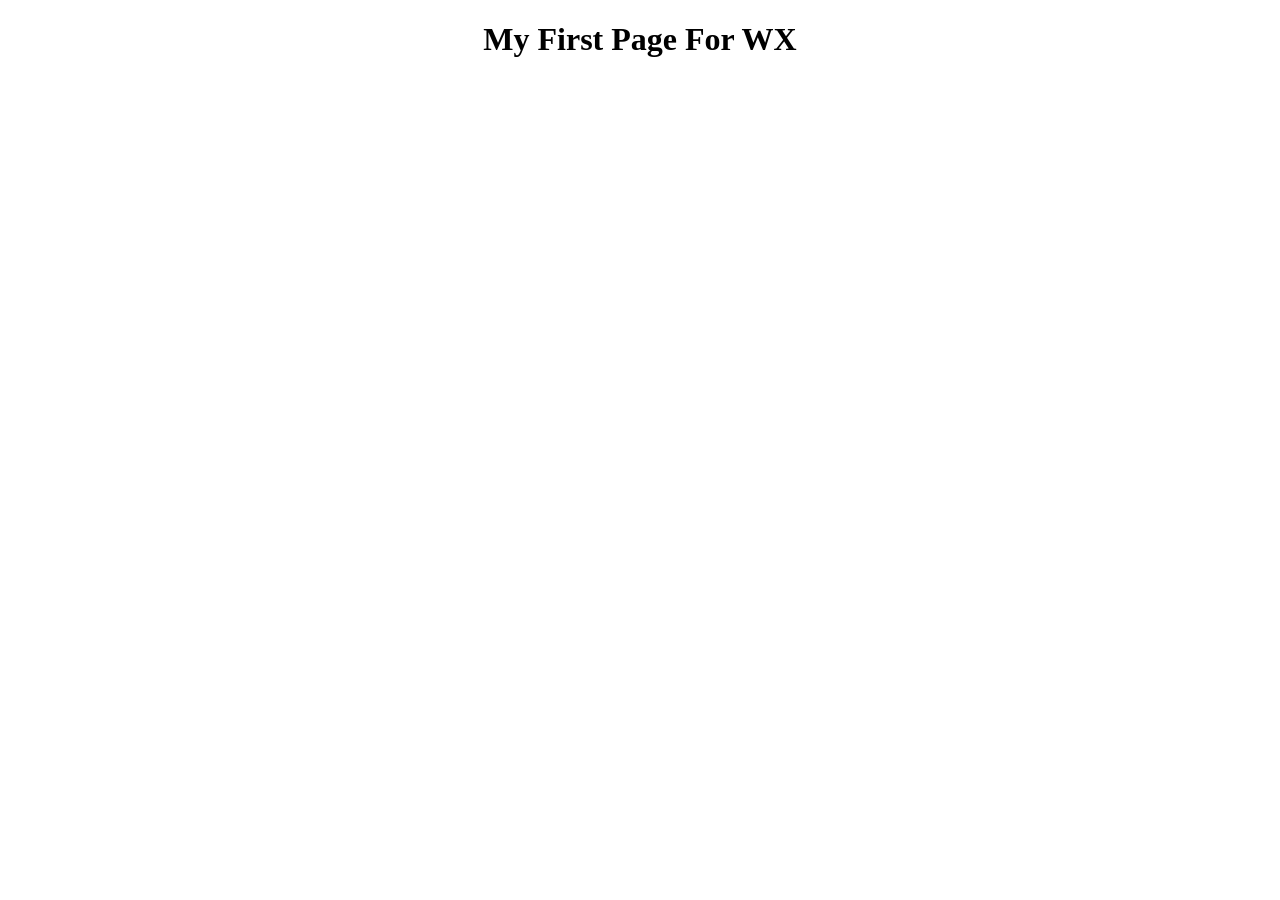
==== index.html @ efe9445f "Create index.html" ====
<!DOCTYPE html>
<html>
<head>
<meta charset="UTF-8">
<title>wx</title>
</head>
<body>
	<h1 style="text-align:center ">My First Page For WX</h1>
	<div style="margin : 0px 100px 0px 100px;width: 400px,height:600px ">
		
		<div style="padding-left:299px ">
		</div>
		
	</div>
	
</body>
</html>
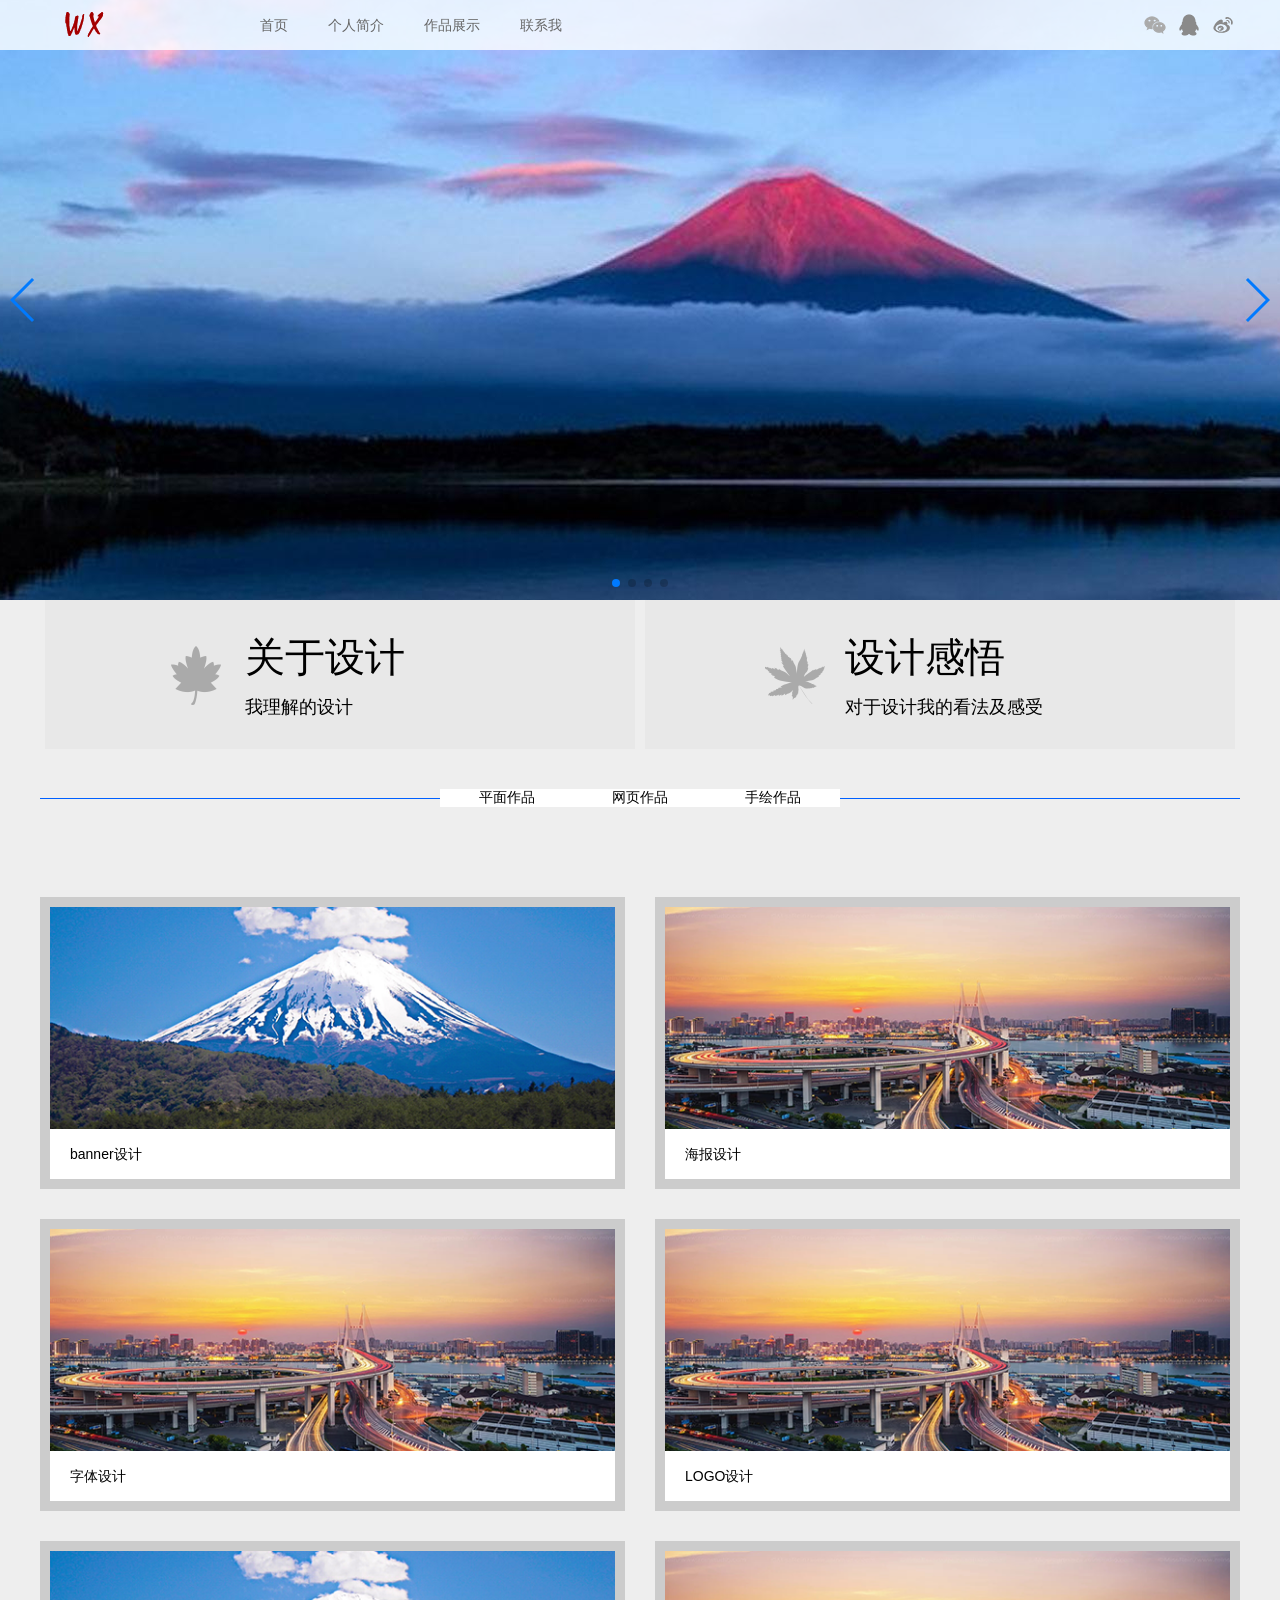
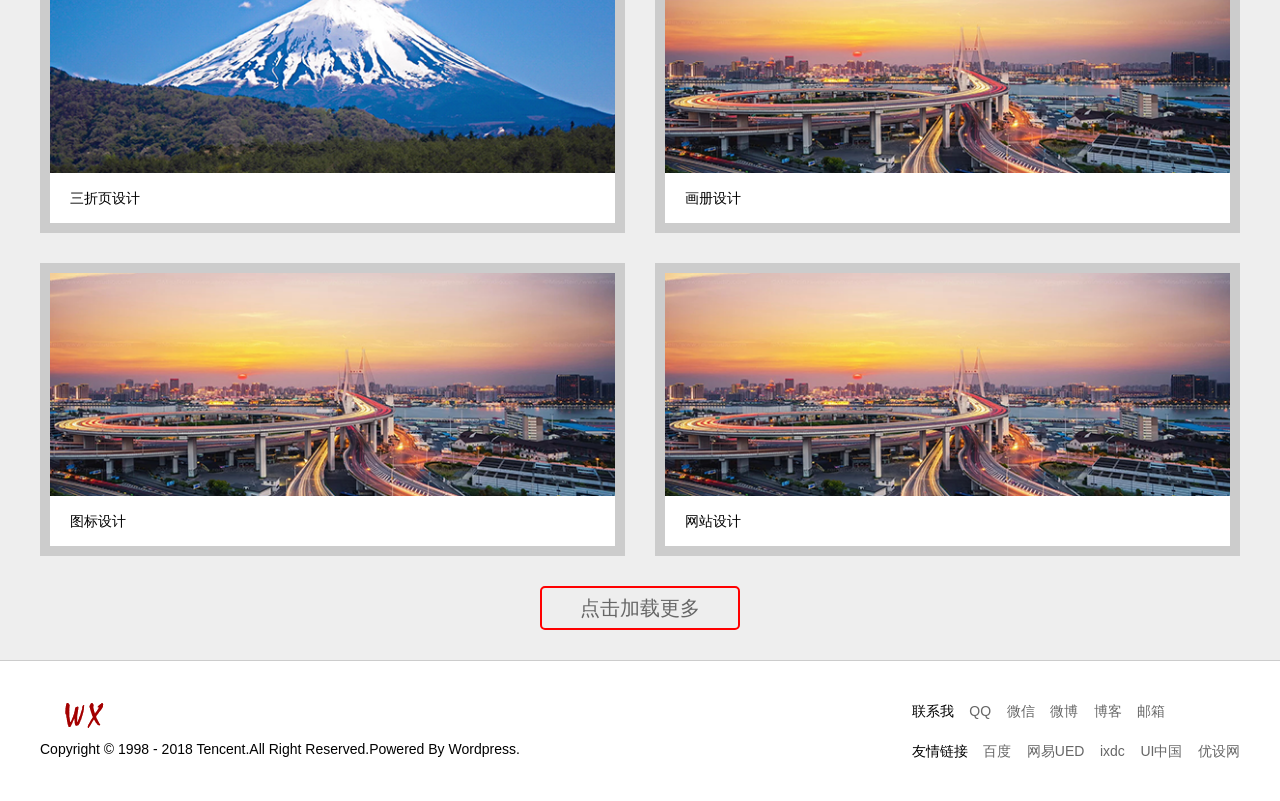
==== commit 3aa584cd: "Add files via upload" ====
--- a/index.html
+++ b/index.html
@@ -1,17 +1,302 @@
-<!DOCTYPE html>
-<html>
-<head>
-<meta charset="UTF-8">
-<title>wx</title>
-</head>
-<body>
-	<h1 style="text-align:center ">My First Page For WX</h1>
-	<div style="margin : 0px 100px 0px 100px;width: 400px,height:600px ">
-		
-		<div style="padding-left:299px ">
-		</div>
-		
-	</div>
-	
-</body>
-</html>
+<!doctype html>
+<html>
+<head>
+ <script src="js/swiper.min.js"></script>
+ <link rel="stylesheet" href="css/swiper.min.css">
+<style>
+/*布局辅助框*/
+div{/*border:solid 3px gray;*/
+box-sizing:border-box;/*内边框*/}
+h1,h2{}
+/*css重置*/
+body{margin:0;background-color:#f0f0f0;}/*清除body自带外边距*/
+h1,h2{font-weight:normal/*字不加粗*/;font-size:1em;margin:0;}
+a{text-decoration:none;color:#666;}/*去除链接下划线，设置链接默认颜色*/
+img{display:block;}/*解决图片底部无故空隙*/
+/*页眉布局*/
+.yetou_beijing{background-color:rgba(255,255,255,0.8);position:fixed;width:100%;top:0;z-index:200;}
+.yetou_juzhong{width:1200px;margin:0 auto;overflow:hidden;}
+.logo,.nav{float:left;}
+.nav{margin-left:100px;}
+.gongneng{float:right;padding:13px 0;}
+.nav div{float:left;}
+.nav a{line-height:50px;display:block;padding:0 20px;transition:.3s;}
+.nav a:hover{background-color:#a40000;color:white;}
+.gongneng div{float:left;margin:0 5px;}
+.guanggao_hezi{overflow:hidden;margin-top:50px;}
+/*溢出我的范围的内容不显示
+visible显示
+auto自动添加滚动条
+*/
+
+/*用相对定位保留图片位置
+坐标先放在父级的50%的位置，再减去图片宽度的一半，就与父级中轴线对齐了。
+*/
+.guanggao_hezi img{
+position:relative;left:calc(50% - 960px);}
+.zhu_gongneng{overflow:hidden;width:1200px;margin:0 auto;}
+.zhu_gongneng div{
+float:left;
+width:calc(50% - 10px);padding:30px 0;padding-left:200px;background-color:#e8e8e8;
+margin:0 5px;
+/*引入背景图文件
+background-image:url(images/tubiao_weixin_h.png);
+设置背景图片是否重复怎样重复
+background-repeat:no-repeat;
+安放背景图在盒子的位置
+background-position:30px 30px;*/
+background-repeat:no-repeat;
+background-position:120px center;
+}
+.zhu_gongneng div:nth-child(1){
+background-image:url(images/zhu_gongneng_tubiao1.png);
+}
+.zhu_gongneng div:nth-child(1):hover{
+background-image:url(images/zhu_gongneng_tubiao1_b.png);}
+
+.zhu_gongneng div:nth-child(2){
+background-image:url(images/zhu_gongneng_tubiao2.png);}
+.zhu_gongneng div:nth-child(2):hover{
+background-image:url(images/zhu_gongneng_tubiao2_b.png);}
+.zhu_gongneng h1{font-size:40px;padding-bottom:10px;}
+.zhu_gongneng h2{font-size:18px;}
+.zhu_gongneng div:hover h1,
+.zhu_gongneng div:hover h2{color:blue;}
+/*微信盒子里面的图的第二个先不显示*/
+.weixin img:nth-child(2){display:none;}
+/*鼠标经过微信盒子的时候，里面的第二个图显示*/
+.weixin:hover img:nth-child(2){display:block;}
+/*鼠标经过微信盒子的时候，里面的第一个图不显示*/
+.weixin:hover img:nth-child(1){display:none;}
+.qq img:nth-child(2){display:none;}
+.qq:hover img:nth-child(2){display:block;}
+.qq:hover img:nth-child(1){display:none;}
+.sousuo img:nth-child(2){display:none;}
+.sousuo:hover img:nth-child(2){display:block;}
+.sousuo:hover img:nth-child(1){display:none;}
+.zuopin_daohang_beijing{width:1200px;margin:0 auto;background-image:url(images/line.png);background-repeat:repeat-x;background-position:left center;padding:40px 0;}
+.zuopin_daohang_hezi{width:400px;margin:0 auto;overflow:hidden;background-color:white;}
+.zuopin_daohang_hezi div{float:left;width:calc(100% / 3);text-align:center;}
+.erweima{/*width:100px;height:100px;background-color:blue;*/position:absolute;left:-50px;display:none;}
+.weixin{position:relative;}
+.weixin:hover .erweima{display:block;}
+/*文章列表*/
+.liebiao_hezi{overflow:hidden;width:1230px;margin:0 auto;padding-top:50px;}
+.xiangmu{width:calc(50% - 30px);float:left;margin:0 15px;background-color:white;border:solid 10px #ccc;margin-bottom:30px;transition:0.6s;}
+.xiangmu:hover{transform:translate(0,-50px);}
+.xiangmu_tu img{width:100%;}
+.shuoming{padding-left:20px;}
+.shuoming h1{line-height:50px;}
+.anniu_gengduo{width:200px;border:solid 2px red;margin:0 auto;text-align:center;line-height:40px;font-size:20px;border-radius:5px;margin-bottom:30px;}
+.yejiao_beijing{background-color:white;border-top:solid 1px #ccc;padding:30px 0;}
+.yejiao{width:1200px;margin:0 auto;overflow:hidden;}
+.yejiao_zuo{float:left;}
+.yejiao_you{float:right;line-height:40px;}
+</style>
+<style>
+    html, body {
+      position: relative;
+    }
+    body {
+      background: #eee;
+      font-family: Helvetica Neue, Helvetica, Arial, sans-serif;
+      font-size: 14px;
+      color:#000;
+      margin: 0;
+      padding: 0;
+    }
+    .swiper-container {
+      width: 100%;
+    }
+    .swiper-slide {
+      text-align: center;
+      font-size: 18px;
+      background: #fff;
+	  overflow: hidden;
+
+      /* Center slide text vertically */
+      display: -webkit-box;
+      display: -ms-flexbox;
+      display: -webkit-flex;
+      display: flex;
+      -webkit-box-pack: center;
+      -ms-flex-pack: center;
+      -webkit-justify-content: center;
+      justify-content: center;
+      -webkit-box-align: center;
+      -ms-flex-align: center;
+      -webkit-align-items: center;
+      align-items: center;
+    }
+  </style>
+<meta charset="utf-8">
+<title>无标题文档</title>
+</head>
+
+<body>
+<!--页头-->
+<div class="yetou_beijing">
+	<div class="yetou_juzhong">
+		<div class="logo"><img src="images/logo.png"></div>
+		<div class="nav">
+			<div><a href="">首页</a></div>
+			<div><a href="">个人简介</a></div>
+			<div><a href="">作品展示</a></div>
+			<div><a href="">联系我</a></div>
+		</div>
+		<div class="gongneng">
+			<div class="weixin">
+				<img src="images/tubiao_weixin.png">
+				<img src="images/tubiao_weixin_h.png">
+				<div class="erweima"><img src="images/erweima.png"></div>
+			</div>
+			<div class="qq">
+				<img src="images/tubiao_qq.png">
+				<img src="images/tubiao_qq_h.png">
+			</div>
+			<div class="sousuo">
+				<img src="images/tubiao_sousuo.png">
+				<img src="images/tubiao_sousuo_h.png">
+			</div>
+		</div>
+	</div>
+</div>
+<!--广告-->
+<div class="swiper-container">
+    <div class="swiper-wrapper">
+      <div class="swiper-slide"><img src="images/banner01.png"></div>
+      <div class="swiper-slide"><img src="images/banner02.png"></div>
+      <div class="swiper-slide"><img src="images/banner03.png"></div>
+      <div class="swiper-slide"><img src="images/banner04.png"></div>
+    </div>
+    <!-- Add Pagination -->
+    <div class="swiper-pagination"></div>
+		<!-- Add Arrows -->
+    <div class="swiper-button-next"></div>
+    <div class="swiper-button-prev"></div>
+  </div>
+  <!-- Swiper JS -->
+  <script src="js/swiper.min.js"></script>
+
+  <!-- Initialize Swiper -->
+  <script>
+  	//滑动模块
+    var swiper = new Swiper('.swiper-container', {
+		autoplay: {
+        delay: 2500,
+        disableOnInteraction: false,
+      },
+	   loop: true,
+		//箭头功能
+		navigation: {
+        nextEl: '.swiper-button-next',
+        prevEl: '.swiper-button-prev',
+      },
+	  //圆点分页功能
+      pagination: {
+        el: '.swiper-pagination',
+			clickable: true,
+      },
+    });
+  </script>
+<!--主要功能-->
+<div class="zhu_gongneng">
+	<div>
+		<h1>关于设计</h1>
+		<h2>我理解的设计</h2>
+	</div>
+	<div>
+		<h1>设计感悟</h1>
+		<h2>对于设计我的看法及感受</h2>	
+	</div>
+</div>
+<div class="zuopin_daohang_beijing">
+	<div class="zuopin_daohang_hezi">
+		<div>平面作品</div>
+		<div>网页作品</div>
+		<div>手绘作品</div>
+	</div>
+</div>
+<!--文章列表-->
+<div class="liebiao_hezi">
+	<div class="xiangmu">
+		<div class="xiangmu_tu"><img src="images/article_01.png"></div>
+		<div class="shuoming">
+			<h1>banner设计</h1>
+		</div>
+	</div>
+	<div class="xiangmu">
+		<div class="xiangmu_tu"><img src="images/article_02.png"></div>
+		<div class="shuoming">
+		<h1>海报设计</h1>
+		</div>
+	</div>
+	<div class="xiangmu">
+		<div class="xiangmu_tu"><img src="images/article_02.png"></div>
+		<div class="shuoming">
+		<h1>字体设计</h1>
+		</div>
+	</div>
+	<div class="xiangmu">
+		<div class="xiangmu_tu"><img src="images/article_02.png"></div>
+		<div class="shuoming">
+		<h1>LOGO设计</h1>
+		</div>
+	</div>
+	<div class="xiangmu">
+		<div class="xiangmu_tu"><img src="images/article_01.png"></div>
+		<div class="shuoming">
+			<h1>三折页设计</h1>
+		</div>
+	</div>
+	<div class="xiangmu">
+		<div class="xiangmu_tu"><img src="images/article_02.png"></div>
+		<div class="shuoming">
+		<h1>画册设计</h1>
+		</div>
+	</div>
+	<div class="xiangmu">
+		<div class="xiangmu_tu"><img src="images/article_02.png"></div>
+		<div class="shuoming">
+		<h1>图标设计</h1>
+		</div>
+	</div>
+	<div class="xiangmu">
+		<div class="xiangmu_tu"><img src="images/article_02.png"></div>
+		<div class="shuoming">
+		<h1>网站设计</h1>
+		</div>
+	</div>
+</div>
+<div class="anniu_gengduo"><a href="">点击加载更多</a></div>
+<div class="yejiao_beijing">
+	<div class="yejiao">
+		<div class="yejiao_zuo">
+			<div class="yejiao_logo"><img src="images/logo.png"></div>
+			<div class="banquan">Copyright &copy; 1998 - 2018 Tencent.All Right Reserved.Powered By Wordpress.</div>
+		</div>
+		<div class="yejiao_you">
+			<div class="sheji_tuandui">联系我&nbsp;&nbsp;&nbsp;&nbsp;<a href="">QQ</a>&nbsp;&nbsp;&nbsp;&nbsp;<a href="">微信</a>&nbsp;&nbsp;&nbsp;&nbsp;<a href="">微博</a>&nbsp;&nbsp;&nbsp;&nbsp;<a href="">博客</a>&nbsp;&nbsp;&nbsp;&nbsp;<a href="">邮箱</a></div>
+			<div class="youqing_lianjie_">友情链接&nbsp;&nbsp;&nbsp;&nbsp;<a href="">百度</a>&nbsp;&nbsp;&nbsp;&nbsp;<a href="">网易UED</a>&nbsp;&nbsp;&nbsp;&nbsp;<a href="">ixdc</a>&nbsp;&nbsp;&nbsp;&nbsp;<a href="">UI中国</a>&nbsp;&nbsp;&nbsp;&nbsp;<a href="">优设网</a></div>
+		</div>
+	</div>
+</div>
+
+
+
+
+
+
+
+
+
+
+
+
+
+
+
+
+
+</body>
+</html>
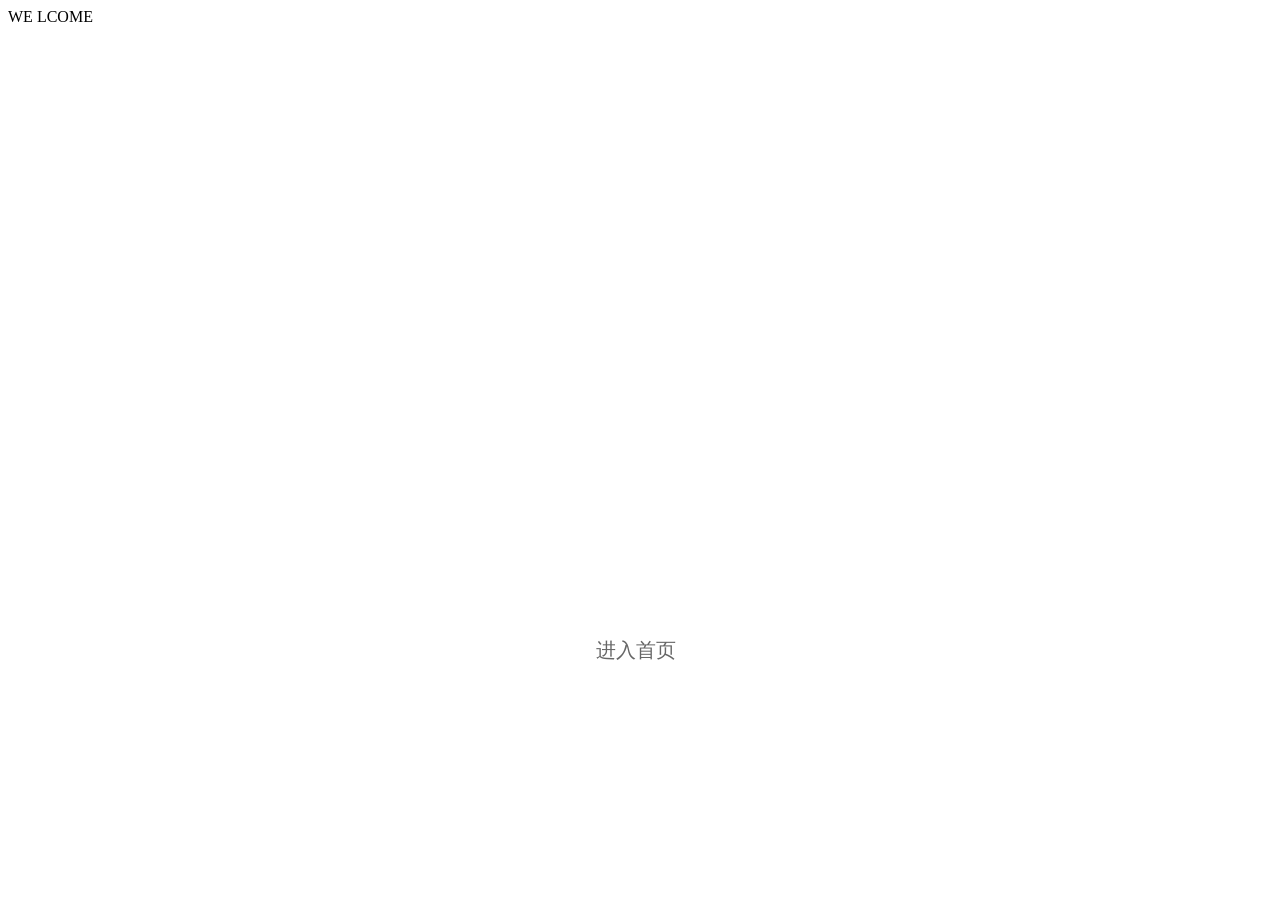
==== commit 981675a4: "Add files via upload" ====
--- a/index.html
+++ b/index.html
@@ -1,302 +1,22 @@
-<!doctype html>
-<html>
+﻿<!DOCTYPE html>
+<html >
 <head>
- <script src="js/swiper.min.js"></script>
- <link rel="stylesheet" href="css/swiper.min.css">
+<meta charset="UTF-8">
+<title>WX</title>
+
+<link rel="stylesheet" href="css/style.css">
 <style>
-/*布局辅助框*/
-div{/*border:solid 3px gray;*/
-box-sizing:border-box;/*内边框*/}
-h1,h2{}
-/*css重置*/
-body{margin:0;background-color:#f0f0f0;}/*清除body自带外边距*/
-h1,h2{font-weight:normal/*字不加粗*/;font-size:1em;margin:0;}
-a{text-decoration:none;color:#666;}/*去除链接下划线，设置链接默认颜色*/
-img{display:block;}/*解决图片底部无故空隙*/
-/*页眉布局*/
-.yetou_beijing{background-color:rgba(255,255,255,0.8);position:fixed;width:100%;top:0;z-index:200;}
-.yetou_juzhong{width:1200px;margin:0 auto;overflow:hidden;}
-.logo,.nav{float:left;}
-.nav{margin-left:100px;}
-.gongneng{float:right;padding:13px 0;}
-.nav div{float:left;}
-.nav a{line-height:50px;display:block;padding:0 20px;transition:.3s;}
-.nav a:hover{background-color:#a40000;color:white;}
-.gongneng div{float:left;margin:0 5px;}
-.guanggao_hezi{overflow:hidden;margin-top:50px;}
-/*溢出我的范围的内容不显示
-visible显示
-auto自动添加滚动条
-*/
-
-/*用相对定位保留图片位置
-坐标先放在父级的50%的位置，再减去图片宽度的一半，就与父级中轴线对齐了。
-*/
-.guanggao_hezi img{
-position:relative;left:calc(50% - 960px);}
-.zhu_gongneng{overflow:hidden;width:1200px;margin:0 auto;}
-.zhu_gongneng div{
-float:left;
-width:calc(50% - 10px);padding:30px 0;padding-left:200px;background-color:#e8e8e8;
-margin:0 5px;
-/*引入背景图文件
-background-image:url(images/tubiao_weixin_h.png);
-设置背景图片是否重复怎样重复
-background-repeat:no-repeat;
-安放背景图在盒子的位置
-background-position:30px 30px;*/
-background-repeat:no-repeat;
-background-position:120px center;
-}
-.zhu_gongneng div:nth-child(1){
-background-image:url(images/zhu_gongneng_tubiao1.png);
-}
-.zhu_gongneng div:nth-child(1):hover{
-background-image:url(images/zhu_gongneng_tubiao1_b.png);}
-
-.zhu_gongneng div:nth-child(2){
-background-image:url(images/zhu_gongneng_tubiao2.png);}
-.zhu_gongneng div:nth-child(2):hover{
-background-image:url(images/zhu_gongneng_tubiao2_b.png);}
-.zhu_gongneng h1{font-size:40px;padding-bottom:10px;}
-.zhu_gongneng h2{font-size:18px;}
-.zhu_gongneng div:hover h1,
-.zhu_gongneng div:hover h2{color:blue;}
-/*微信盒子里面的图的第二个先不显示*/
-.weixin img:nth-child(2){display:none;}
-/*鼠标经过微信盒子的时候，里面的第二个图显示*/
-.weixin:hover img:nth-child(2){display:block;}
-/*鼠标经过微信盒子的时候，里面的第一个图不显示*/
-.weixin:hover img:nth-child(1){display:none;}
-.qq img:nth-child(2){display:none;}
-.qq:hover img:nth-child(2){display:block;}
-.qq:hover img:nth-child(1){display:none;}
-.sousuo img:nth-child(2){display:none;}
-.sousuo:hover img:nth-child(2){display:block;}
-.sousuo:hover img:nth-child(1){display:none;}
-.zuopin_daohang_beijing{width:1200px;margin:0 auto;background-image:url(images/line.png);background-repeat:repeat-x;background-position:left center;padding:40px 0;}
-.zuopin_daohang_hezi{width:400px;margin:0 auto;overflow:hidden;background-color:white;}
-.zuopin_daohang_hezi div{float:left;width:calc(100% / 3);text-align:center;}
-.erweima{/*width:100px;height:100px;background-color:blue;*/position:absolute;left:-50px;display:none;}
-.weixin{position:relative;}
-.weixin:hover .erweima{display:block;}
-/*文章列表*/
-.liebiao_hezi{overflow:hidden;width:1230px;margin:0 auto;padding-top:50px;}
-.xiangmu{width:calc(50% - 30px);float:left;margin:0 15px;background-color:white;border:solid 10px #ccc;margin-bottom:30px;transition:0.6s;}
-.xiangmu:hover{transform:translate(0,-50px);}
-.xiangmu_tu img{width:100%;}
-.shuoming{padding-left:20px;}
-.shuoming h1{line-height:50px;}
-.anniu_gengduo{width:200px;border:solid 2px red;margin:0 auto;text-align:center;line-height:40px;font-size:20px;border-radius:5px;margin-bottom:30px;}
-.yejiao_beijing{background-color:white;border-top:solid 1px #ccc;padding:30px 0;}
-.yejiao{width:1200px;margin:0 auto;overflow:hidden;}
-.yejiao_zuo{float:left;}
-.yejiao_you{float:right;line-height:40px;}
+.anniu_souye{width:120px;/*border:solid 2px red;*/margin:0 auto;text-align:center;line-height:40px;font-size:20px;margin-bottom:30px;border-radius:50px;position: absolute;top:70%;left:45%}
+.anniu_souye a{text-decoration: none;color: #666; display: block;transition: 3s;border-radius:50px;}
+.anniu_souye a:hover{background-color:#666;color:white;}
 </style>
-<style>
-    html, body {
-      position: relative;
-    }
-    body {
-      background: #eee;
-      font-family: Helvetica Neue, Helvetica, Arial, sans-serif;
-      font-size: 14px;
-      color:#000;
-      margin: 0;
-      padding: 0;
-    }
-    .swiper-container {
-      width: 100%;
-    }
-    .swiper-slide {
-      text-align: center;
-      font-size: 18px;
-      background: #fff;
-	  overflow: hidden;
-
-      /* Center slide text vertically */
-      display: -webkit-box;
-      display: -ms-flexbox;
-      display: -webkit-flex;
-      display: flex;
-      -webkit-box-pack: center;
-      -ms-flex-pack: center;
-      -webkit-justify-content: center;
-      justify-content: center;
-      -webkit-box-align: center;
-      -ms-flex-align: center;
-      -webkit-align-items: center;
-      align-items: center;
-    }
-  </style>
-<meta charset="utf-8">
-<title>无标题文档</title>
 </head>
 
 <body>
-<!--页头-->
-<div class="yetou_beijing">
-	<div class="yetou_juzhong">
-		<div class="logo"><img src="images/logo.png"></div>
-		<div class="nav">
-			<div><a href="">首页</a></div>
-			<div><a href="">个人简介</a></div>
-			<div><a href="">作品展示</a></div>
-			<div><a href="">联系我</a></div>
-		</div>
-		<div class="gongneng">
-			<div class="weixin">
-				<img src="images/tubiao_weixin.png">
-				<img src="images/tubiao_weixin_h.png">
-				<div class="erweima"><img src="images/erweima.png"></div>
-			</div>
-			<div class="qq">
-				<img src="images/tubiao_qq.png">
-				<img src="images/tubiao_qq_h.png">
-			</div>
-			<div class="sousuo">
-				<img src="images/tubiao_sousuo.png">
-				<img src="images/tubiao_sousuo_h.png">
-			</div>
-		</div>
-	</div>
-</div>
-<!--广告-->
-<div class="swiper-container">
-    <div class="swiper-wrapper">
-      <div class="swiper-slide"><img src="images/banner01.png"></div>
-      <div class="swiper-slide"><img src="images/banner02.png"></div>
-      <div class="swiper-slide"><img src="images/banner03.png"></div>
-      <div class="swiper-slide"><img src="images/banner04.png"></div>
-    </div>
-    <!-- Add Pagination -->
-    <div class="swiper-pagination"></div>
-		<!-- Add Arrows -->
-    <div class="swiper-button-next"></div>
-    <div class="swiper-button-prev"></div>
-  </div>
-  <!-- Swiper JS -->
-  <script src="js/swiper.min.js"></script>
-
-  <!-- Initialize Swiper -->
-  <script>
-  	//滑动模块
-    var swiper = new Swiper('.swiper-container', {
-		autoplay: {
-        delay: 2500,
-        disableOnInteraction: false,
-      },
-	   loop: true,
-		//箭头功能
-		navigation: {
-        nextEl: '.swiper-button-next',
-        prevEl: '.swiper-button-prev',
-      },
-	  //圆点分页功能
-      pagination: {
-        el: '.swiper-pagination',
-			clickable: true,
-      },
-    });
-  </script>
-<!--主要功能-->
-<div class="zhu_gongneng">
-	<div>
-		<h1>关于设计</h1>
-		<h2>我理解的设计</h2>
-	</div>
-	<div>
-		<h1>设计感悟</h1>
-		<h2>对于设计我的看法及感受</h2>	
-	</div>
-</div>
-<div class="zuopin_daohang_beijing">
-	<div class="zuopin_daohang_hezi">
-		<div>平面作品</div>
-		<div>网页作品</div>
-		<div>手绘作品</div>
-	</div>
-</div>
-<!--文章列表-->
-<div class="liebiao_hezi">
-	<div class="xiangmu">
-		<div class="xiangmu_tu"><img src="images/article_01.png"></div>
-		<div class="shuoming">
-			<h1>banner设计</h1>
-		</div>
-	</div>
-	<div class="xiangmu">
-		<div class="xiangmu_tu"><img src="images/article_02.png"></div>
-		<div class="shuoming">
-		<h1>海报设计</h1>
-		</div>
-	</div>
-	<div class="xiangmu">
-		<div class="xiangmu_tu"><img src="images/article_02.png"></div>
-		<div class="shuoming">
-		<h1>字体设计</h1>
-		</div>
-	</div>
-	<div class="xiangmu">
-		<div class="xiangmu_tu"><img src="images/article_02.png"></div>
-		<div class="shuoming">
-		<h1>LOGO设计</h1>
-		</div>
-	</div>
-	<div class="xiangmu">
-		<div class="xiangmu_tu"><img src="images/article_01.png"></div>
-		<div class="shuoming">
-			<h1>三折页设计</h1>
-		</div>
-	</div>
-	<div class="xiangmu">
-		<div class="xiangmu_tu"><img src="images/article_02.png"></div>
-		<div class="shuoming">
-		<h1>画册设计</h1>
-		</div>
-	</div>
-	<div class="xiangmu">
-		<div class="xiangmu_tu"><img src="images/article_02.png"></div>
-		<div class="shuoming">
-		<h1>图标设计</h1>
-		</div>
-	</div>
-	<div class="xiangmu">
-		<div class="xiangmu_tu"><img src="images/article_02.png"></div>
-		<div class="shuoming">
-		<h1>网站设计</h1>
-		</div>
-	</div>
-</div>
-<div class="anniu_gengduo"><a href="">点击加载更多</a></div>
-<div class="yejiao_beijing">
-	<div class="yejiao">
-		<div class="yejiao_zuo">
-			<div class="yejiao_logo"><img src="images/logo.png"></div>
-			<div class="banquan">Copyright &copy; 1998 - 2018 Tencent.All Right Reserved.Powered By Wordpress.</div>
-		</div>
-		<div class="yejiao_you">
-			<div class="sheji_tuandui">联系我&nbsp;&nbsp;&nbsp;&nbsp;<a href="">QQ</a>&nbsp;&nbsp;&nbsp;&nbsp;<a href="">微信</a>&nbsp;&nbsp;&nbsp;&nbsp;<a href="">微博</a>&nbsp;&nbsp;&nbsp;&nbsp;<a href="">博客</a>&nbsp;&nbsp;&nbsp;&nbsp;<a href="">邮箱</a></div>
-			<div class="youqing_lianjie_">友情链接&nbsp;&nbsp;&nbsp;&nbsp;<a href="">百度</a>&nbsp;&nbsp;&nbsp;&nbsp;<a href="">网易UED</a>&nbsp;&nbsp;&nbsp;&nbsp;<a href="">ixdc</a>&nbsp;&nbsp;&nbsp;&nbsp;<a href="">UI中国</a>&nbsp;&nbsp;&nbsp;&nbsp;<a href="">优设网</a></div>
-		</div>
-	</div>
-</div>
-
-
-
-
-
-
-
-
-
-
-
-
-
-
+<div class="anniu_souye"><a href="souye.html">进入首页</a></div>
+<span>W</span><span>E</span><span>&nbsp;</span><span>L</span><span>C</span><span>O</span><span>M</span><span>E</span>
 
 
 
 </body>
-</html>
+</html>
